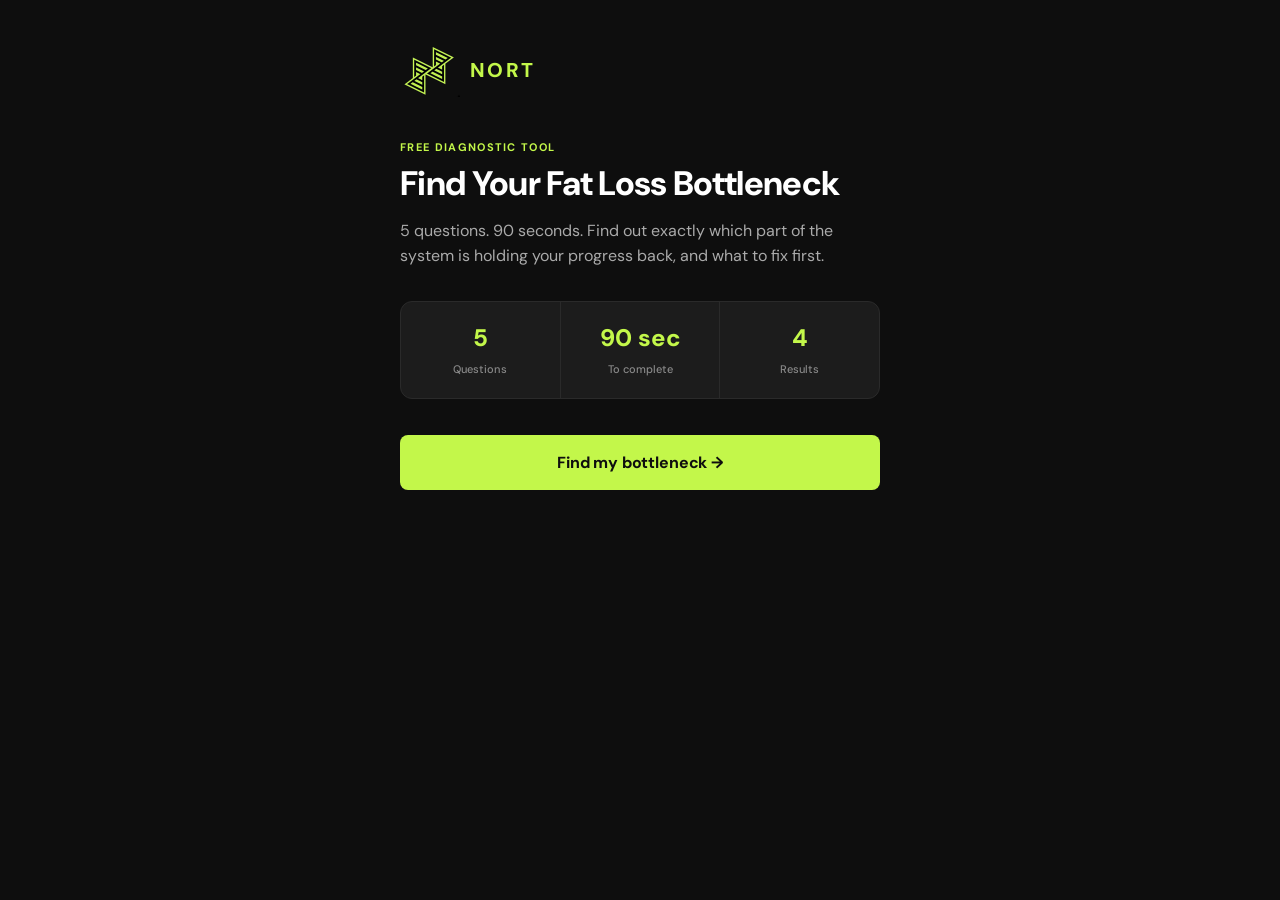
==== index.html @ d4461a14 "Deploy NORT Fat Loss Bottleneck Quiz" ====
<!DOCTYPE html>
<html lang="en">
<head>
    <meta charset="UTF-8">
    <meta name="viewport" content="width=device-width, initial-scale=1.0">
    <title>NORT Fat Loss Bottleneck Quiz</title>
    <link href="https://fonts.googleapis.com/css2?family=DM+Sans:ital,opsz,wght@0,9..40,400;0,9..40,500;0,9..40,600;0,9..40,700;0,9..40,800;1,9..40,400&display=swap" rel="stylesheet">
    <style>
        :root {
            --lime:        #C3F74A;
            --lime-dark:   #A0D030;
            --lime-dim:    rgba(195, 247, 74, 0.10);
            --lime-border: rgba(195, 247, 74, 0.25);
            --bg:          #0E0E0E;
            --surface:     #1C1C1C;
            --border:      #2A2A2A;
            --text:        #FFFFFF;
            --muted:       #888888;
            --red:         #FF4D4D;
            --radius-btn:  8px;
            --radius-card: 12px;
        }

        * {
            box-sizing: border-box;
            margin: 0;
            padding: 0;
        }

        html, body {
            background: var(--bg);
            color: var(--text);
            font-family: 'DM Sans', sans-serif;
            min-height: 100vh;
        }

        body {
            display: flex;
            align-items: flex-start;
            justify-content: center;
            padding: 40px 16px 64px;
        }

        .container {
            max-width: 480px;
            width: 100%;
        }

        /* Brand */
        .brand {
            display: flex;
            align-items: center;
            gap: 10px;
            margin-bottom: 40px;
        }

        .brand-mark {
            width: 60px;
            height: 60px;
            flex-shrink: 0;
        }

        .brand-mark img {
            width: 100%;
            height: 100%;
            object-fit: contain;
        }

        .brand-name {
            font-family: 'DM Sans', sans-serif;
            font-weight: 800;
            font-size: 20px;
            color: var(--lime);
            letter-spacing: 0.12em;
            text-transform: uppercase;
        }

        /* Progress */
        .progress-wrap {
            margin-bottom: 36px;
            display: none;
        }

        .progress-meta {
            display: flex;
            justify-content: space-between;
            align-items: center;
            margin-bottom: 10px;
        }

        .progress-label {
            font-size: 11px;
            font-weight: 700;
            letter-spacing: 0.12em;
            text-transform: uppercase;
            color: var(--muted);
        }

        .progress-pct {
            font-size: 11px;
            font-weight: 700;
            color: var(--lime);
        }

        .progress-bar {
            height: 3px;
            background: var(--border);
            border-radius: 2px;
            overflow: hidden;
        }

        .progress-fill {
            height: 100%;
            background: var(--lime);
            border-radius: 2px;
            transition: width 0.4s cubic-bezier(0.4, 0, 0.2, 1);
            width: 0%;
        }

        /* Screens */
        .screen {
            display: none;
        }

        .screen.active {
            display: block;
            animation: fadeUp 0.3s ease forwards;
        }

        @keyframes fadeUp {
            from {
                opacity: 0;
                transform: translateY(12px);
            }
            to {
                opacity: 1;
                transform: translateY(0);
            }
        }

        /* Eyebrow */
        .eyebrow {
            font-size: 11px;
            font-weight: 700;
            letter-spacing: 0.12em;
            text-transform: uppercase;
            color: var(--lime);
            margin-bottom: 12px;
        }

        /* Intro */
        .intro-title {
            font-family: 'DM Sans', sans-serif;
            font-weight: 800;
            font-size: 34px;
            line-height: 1.05;
            letter-spacing: -0.02em;
            margin-bottom: 16px;
        }

        .intro-sub {
            font-size: 16px;
            color: #AAAAAA;
            line-height: 1.6;
            margin-bottom: 32px;
        }

        .intro-stats {
            display: flex;
            gap: 0;
            margin-bottom: 36px;
            background: var(--surface);
            border: 1.5px solid var(--border);
            border-radius: var(--radius-card);
            overflow: hidden;
        }

        .stat-item {
            flex: 1;
            padding: 20px 16px;
            text-align: center;
            border-right: 1.5px solid var(--border);
        }

        .stat-item:last-child {
            border-right: none;
        }

        .stat-value {
            font-family: 'DM Sans', sans-serif;
            font-weight: 800;
            font-size: 24px;
            color: var(--lime);
            display: block;
            margin-bottom: 4px;
        }

        .stat-label {
            font-size: 11px;
            color: var(--muted);
            font-weight: 500;
        }

        /* Questions */
        .question-text {
            font-family: 'DM Sans', sans-serif;
            font-weight: 700;
            font-size: 21px;
            line-height: 1.3;
            letter-spacing: -0.01em;
            color: var(--text);
            margin-bottom: 24px;
        }

        .options {
            display: flex;
            flex-direction: column;
            gap: 10px;
            margin-bottom: 24px;
        }

        .option {
            background: var(--surface);
            border: 1.5px solid var(--border);
            border-radius: var(--radius-card);
            padding: 16px 18px;
            cursor: pointer;
            transition: border-color 0.15s ease, background 0.15s ease;
            font-family: 'DM Sans', sans-serif;
            font-size: 15px;
            font-weight: 500;
            color: var(--text);
            text-align: left;
            line-height: 1.45;
            width: 100%;
        }

        .option:hover {
            border-color: var(--lime-border);
            background: var(--lime-dim);
        }

        .option.selected {
            border-color: var(--lime);
            background: var(--lime-dim);
        }

        /* Buttons */
        .btn-primary {
            width: 100%;
            background: var(--lime);
            color: #0E0E0E;
            border: none;
            border-radius: var(--radius-btn);
            padding: 17px 24px;
            font-family: 'DM Sans', sans-serif;
            font-size: 16px;
            font-weight: 700;
            cursor: pointer;
            transition: background 0.15s ease, opacity 0.15s ease;
            letter-spacing: -0.01em;
        }

        .btn-primary:hover:not(:disabled) {
            background: var(--lime-dark);
        }

        .btn-primary:disabled {
            opacity: 0.3;
            cursor: not-allowed;
        }

        /* Result */
        .pillar-badge {
            display: inline-block;
            background: var(--lime);
            color: #0E0E0E;
            font-family: 'DM Sans', sans-serif;
            font-size: 11px;
            font-weight: 700;
            letter-spacing: 0.1em;
            text-transform: uppercase;
            padding: 5px 11px;
            border-radius: 4px;
            margin-bottom: 20px;
        }

        .result-headline {
            font-family: 'DM Sans', sans-serif;
            font-weight: 700;
            font-size: 26px;
            line-height: 1.25;
            letter-spacing: -0.01em;
            margin-bottom: 20px;
        }

        .result-body {
            font-size: 15px;
            color: #BBBBBB;
            line-height: 1.7;
            margin-bottom: 24px;
        }

        .verdict-box {
            border-left: 3px solid var(--lime);
            background: var(--surface);
            padding: 16px 18px;
            border-radius: 0 var(--radius-card) var(--radius-card) 0;
            margin-bottom: 28px;
            font-style: italic;
            font-size: 14px;
            color: #999999;
            line-height: 1.65;
        }

        .coaching-block {
            background: var(--surface);
            border: 1.5px solid var(--lime-border);
            border-radius: var(--radius-card);
            padding: 24px;
            margin-bottom: 16px;
        }

        .coaching-heading {
            font-family: 'DM Sans', sans-serif;
            font-weight: 800;
            font-size: 17px;
            color: var(--lime);
            margin-bottom: 10px;
            letter-spacing: -0.02em;
            line-height: 1.2;
        }

        .coaching-body {
            font-size: 14px;
            color: #999999;
            line-height: 1.65;
            margin-bottom: 18px;
        }

        .guarantee {
            font-size: 12px;
            color: var(--muted);
            text-align: center;
            margin-top: 12px;
        }

        .guarantee strong {
            color: var(--text);
            font-weight: 600;
        }

        .retake-link {
            display: block;
            text-align: center;
            margin-top: 20px;
            font-size: 13px;
            color: var(--muted);
            cursor: pointer;
            text-decoration: underline;
            text-underline-offset: 3px;
        }

        .retake-link:hover {
            color: var(--text);
        }

        /* Divider */
        .divider {
            height: 1px;
            background: var(--border);
            margin: 28px 0;
        }

        @media (max-width: 380px) {
            .intro-title {
                font-size: 28px;
            }
            .question-text {
                font-size: 20px;
            }
            .result-headline {
                font-size: 24px;
            }
        }
    </style>
</head>
<body>
    <div class="container">

        <!-- Brand mark -->
        <div class="brand">
            <div class="brand-mark"><img src="[data-uri]" alt="Nort logo"></div>
            <div class="brand-name">Nort</div>
        </div>

        <!-- Progress bar -->
        <div class="progress-wrap" id="progressWrap">
            <div class="progress-meta">
                <span class="progress-label" id="progressLabel">Question 1 of 5</span>
                <span class="progress-pct" id="progressPct">0%</span>
            </div>
            <div class="progress-bar">
                <div class="progress-fill" id="progressFill"></div>
            </div>
        </div>

        <!-- ===== INTRO ===== -->
        <div class="screen active" id="screen-intro">
            <div class="eyebrow">Free Diagnostic Tool</div>
            <h1 class="intro-title">Find Your Fat Loss Bottleneck</h1>
            <p class="intro-sub">5 questions. 90 seconds. Find out exactly which part of the system is holding your progress back, and what to fix first.</p>
            <div class="intro-stats">
                <div class="stat-item">
                    <span class="stat-value">5</span>
                    <span class="stat-label">Questions</span>
                </div>
                <div class="stat-item">
                    <span class="stat-value">90 sec</span>
                    <span class="stat-label">To complete</span>
                </div>
                <div class="stat-item">
                    <span class="stat-value">4</span>
                    <span class="stat-label">Results</span>
                </div>
            </div>
            <button class="btn-primary" onclick="startQuiz()">Find my bottleneck →</button>
        </div>

        <!-- ===== Q1 ===== -->
        <div class="screen" id="screen-q1">
            <div class="eyebrow">Question 1 of 5</div>
            <h2 class="question-text">When you've tried to lose weight before, what usually derailed you?</h2>
            <div class="options">
                <button class="option" onclick="pick(this, 1, 'N')">I didn't eat the right foods or track my portions</button>
                <button class="option" onclick="pick(this, 1, 'O')">I was inconsistent with exercise or didn't move enough</button>
                <button class="option" onclick="pick(this, 1, 'R')">Stress, poor sleep, or life got in the way</button>
                <button class="option" onclick="pick(this, 1, 'T')">I couldn't stay consistent or hold myself accountable</button>
            </div>
            <button class="btn-primary" id="btn1" onclick="next(1)" disabled>Next →</button>
        </div>

        <!-- ===== Q2 ===== -->
        <div class="screen" id="screen-q2">
            <div class="eyebrow">Question 2 of 5</div>
            <h2 class="question-text">On a typical weeknight, what's most true for you?</h2>
            <div class="options">
                <button class="option" onclick="pick(this, 2, 'N')">I eat well during the day but snack late or blow it on weekends</button>
                <button class="option" onclick="pick(this, 2, 'O')">I sit most of the day and rarely move outside of scheduled workouts</button>
                <button class="option" onclick="pick(this, 2, 'R')">I'm exhausted by 9pm and my sleep is all over the place</button>
                <button class="option" onclick="pick(this, 2, 'T')">I go off-plan and don't even notice until weeks later</button>
            </div>
            <button class="btn-primary" id="btn2" onclick="next(2)" disabled>Next →</button>
        </div>

        <!-- ===== Q3 ===== -->
        <div class="screen" id="screen-q3">
            <div class="eyebrow">Question 3 of 5</div>
            <h2 class="question-text">If a coach looked at your last 30 days, what would they flag first?</h2>
            <div class="options">
                <button class="option" onclick="pick(this, 3, 'N')">Calories too high, protein too low</button>
                <button class="option" onclick="pick(this, 3, 'O')">Not enough movement — steps and exercise both below target</button>
                <button class="option" onclick="pick(this, 3, 'R')">Recovery is broken — poor sleep, high stress, or both</button>
                <button class="option" onclick="pick(this, 3, 'T')">No tracking system — flying completely blind on food and progress</button>
            </div>
            <button class="btn-primary" id="btn3" onclick="next(3)" disabled>Next →</button>
        </div>

        <!-- ===== Q4 ===== -->
        <div class="screen" id="screen-q4">
            <div class="eyebrow">Question 4 of 5</div>
            <h2 class="question-text">What would losing 20 pounds actually change for you?</h2>
            <div class="options">
                <button class="option" onclick="pick(this, 4, 'ENG')">How I feel in the morning and throughout the day</button>
                <button class="option" onclick="pick(this, 4, 'ENG')">My confidence at work and in social situations</button>
                <button class="option" onclick="pick(this, 4, 'ENG')">My energy levels and daily performance</button>
                <button class="option" onclick="pick(this, 4, 'ENG')">My relationship with food and my own body</button>
            </div>
            <button class="btn-primary" id="btn4" onclick="next(4)" disabled>Next →</button>
        </div>

        <!-- ===== Q5 ===== -->
        <div class="screen" id="screen-q5">
            <div class="eyebrow">Question 5 of 5</div>
            <h2 class="question-text">How long have you been trying to lose the same weight?</h2>
            <div class="options">
                <button class="option" onclick="pick(this, 5, 'T0')">Less than 3 months</button>
                <button class="option" onclick="pick(this, 5, 'T1')">3 to 12 months</button>
                <button class="option" onclick="pick(this, 5, 'T2')">1 to 3 years</button>
                <button class="option" onclick="pick(this, 5, 'T3')">More than 3 years</button>
            </div>
            <button class="btn-primary" id="btn5" onclick="showResult()" disabled>See my result →</button>
        </div>

        <!-- ===== RESULT: N — Nutrition ===== -->
        <div class="screen" id="result-N">
            <div class="eyebrow">Your Fat Loss Bottleneck</div>
            <div class="pillar-badge">Nutrition</div>
            <h2 class="result-headline">You're not lazy. Your numbers are just wrong.</h2>
            <p class="result-body">The data is clear. Most people eating "clean" are still in a calorie surplus without knowing it. The fix isn't another diet. It's knowing your exact daily calorie target and hitting it 80% of the time. One number. That's the whole game.</p>
            <div class="verdict-box">"Willpower isn't the problem here. The system is. Get the number right and the weight comes off. Every. Single. Time."</div>
            <div class="divider"></div>
            <div class="coaching-block">
                <div class="coaching-heading">Want Allan to run your numbers personally?</div>
                <div class="coaching-body">In a free 20-minute call, Allan will calculate your exact calorie target, protein goal, and daily step count — then tell you specifically what to fix first. No pitch. Just your numbers.</div>
                <a href="YOUR_BOOKING_LINK" target="_blank" style="text-decoration:none;">
                    <button class="btn-primary">Book a free call with Allan →</button>
                </a>
            </div>
            <p class="guarantee">Lose 20 lbs in 3 months. <strong>Or you don't pay.</strong></p>
            <span class="retake-link" onclick="resetQuiz()">Retake the quiz</span>
        </div>

        <!-- ===== RESULT: O — Output ===== -->
        <div class="screen" id="result-O">
            <div class="eyebrow">Your Fat Loss Bottleneck</div>
            <div class="pillar-badge">Output</div>
            <h2 class="result-headline">You're working out. But your body isn't moving enough.</h2>
            <p class="result-body">The gym accounts for roughly 5% of your daily calorie burn. Walking accounts for 15%. Most people hammer the 5% and wonder why the scale won't move. The fix isn't more gym sessions. It's understanding where your energy actually goes — and fixing the 23 hours outside the gym.</p>
            <div class="verdict-box">"The gym isn't the problem. The rest of the day is. Fix your daily output and fat loss becomes predictable."</div>
            <div class="divider"></div>
            <div class="coaching-block">
                <div class="coaching-heading">Want Allan to find your exact output target?</div>
                <div class="coaching-body">In a free 20-minute call, Allan will calculate your actual daily calorie burn, your step target, and the minimum training dose to hit your goal. Specific numbers, not generic advice.</div>
                <a href="YOUR_BOOKING_LINK" target="_blank" style="text-decoration:none;">
                    <button class="btn-primary">Book a free call with Allan →</button>
                </a>
            </div>
            <p class="guarantee">Lose 20 lbs in 3 months. <strong>Or you don't pay.</strong></p>
            <span class="retake-link" onclick="resetQuiz()">Retake the quiz</span>
        </div>

        <!-- ===== RESULT: R — Recovery ===== -->
        <div class="screen" id="result-R">
            <div class="eyebrow">Your Fat Loss Bottleneck</div>
            <div class="pillar-badge">Recovery</div>
            <h2 class="result-headline">You're burning muscle, not fat. Here's why.</h2>
            <p class="result-body">Poor sleep doesn't just make you tired. It shifts your body into muscle-burning mode and spikes the hormones that drive fat storage. Every hour under 7 hours of quality sleep costs you measurable progress. The good news: this is a protocol problem, not a willpower problem. It's fixable in 2 weeks.</p>
            <div class="verdict-box">"Most people push harder on their diet when progress stalls. The real fix is usually in the 8 hours before they wake up."</div>
            <div class="divider"></div>
            <div class="coaching-block">
                <div class="coaching-heading">Want Allan to audit your recovery setup?</div>
                <div class="coaching-body">In a free 20-minute call, Allan will look at your sleep, stress, and recovery patterns and give you the 2-3 specific changes that will unlock your fat loss. No guesswork. Just the fixes that actually move the needle.</div>
                <a href="YOUR_BOOKING_LINK" target="_blank" style="text-decoration:none;">
                    <button class="btn-primary">Book a free call with Allan →</button>
                </a>
            </div>
            <p class="guarantee">Lose 20 lbs in 3 months. <strong>Or you don't pay.</strong></p>
            <span class="retake-link" onclick="resetQuiz()">Retake the quiz</span>
        </div>

        <!-- ===== RESULT: T — Tracking ===== -->
        <div class="screen" id="result-T">
            <div class="eyebrow">Your Fat Loss Bottleneck</div>
            <div class="pillar-badge">Tracking</div>
            <h2 class="result-headline">You're not failing. You're flying blind.</h2>
            <p class="result-body">The research is unambiguous. People who track consistently lose 2-3x more weight than people who don't. Not because tracking is magic. Because you can't fix what you can't see. Right now you're making decisions without data. One system changes everything — and it takes 3 minutes a day to run.</p>
            <div class="verdict-box">"You've been trying to navigate without a map. The system isn't hard to build. It just needs to exist."</div>
            <div class="divider"></div>
            <div class="coaching-block">
                <div class="coaching-heading">Want a 90-day tracking system built for you?</div>
                <div class="coaching-body">In a free 20-minute call, Allan will set up your tracking system, establish your baselines, and give you the exact daily check-in process his clients use to lose 20 lbs in 90 days. You leave with a system, not just advice.</div>
                <a href="YOUR_BOOKING_LINK" target="_blank" style="text-decoration:none;">
                    <button class="btn-primary">Book a free call with Allan →</button>
                </a>
            </div>
            <p class="guarantee">Lose 20 lbs in 3 months. <strong>Or you don't pay.</strong></p>
            <span class="retake-link" onclick="resetQuiz()">Retake the quiz</span>
        </div>

    </div>

    <script>
        // ── State ──────────────────────────────────────────────
        let scores  = { N: 0, O: 0, R: 0, T: 0 };
        let answers = {};

        // ── Helpers ────────────────────────────────────────────
        function showOnly(id) {
            document.querySelectorAll('.screen').forEach(s => {
                s.classList.remove('active');
            });
            const el = document.getElementById(id);
            if (el) el.classList.add('active');
        }

        function setProgress(current, total) {
            const pct = Math.round(((current - 1) / total) * 100);
            document.getElementById('progressFill').style.width = pct + '%';
            document.getElementById('progressLabel').textContent = 'Question ' + current + ' of ' + total;
            document.getElementById('progressPct').textContent = pct + '%';
        }

        // ── Quiz flow ─────────────────────────────────────────
        function startQuiz() {
            document.getElementById('progressWrap').style.display = 'block';
            setProgress(1, 5);
            showOnly('screen-q1');
        }

        function pick(el, qNum, pillar) {
            // Clear prior selection on this question
            const qEl = document.getElementById('screen-q' + qNum);
            if (qEl) {
                qEl.querySelectorAll('.option').forEach(o => o.classList.remove('selected'));
            }
            el.classList.add('selected');
            answers[qNum] = pillar;

            // Enable next button
            const btn = document.getElementById('btn' + qNum);
            if (btn) btn.removeAttribute('disabled');
        }

        function next(fromQ) {
            // Score Q1, Q2, Q3 (Q4 = engagement only, Q5 handled in showResult)
            if (fromQ <= 3) {
                const p = answers[fromQ];
                if (p && p !== 'ENG') {
                    scores[p]++;
                }
            }

            const nextQ = fromQ + 1;
            setProgress(nextQ, 5);
            showOnly('screen-q' + nextQ);
        }

        function showResult() {
            // Apply Q5 modifier
            const q5 = answers[5];
            if (q5 === 'T1') scores.T += 1;
            if (q5 === 'T2') scores.T += 1;
            if (q5 === 'T3') scores.T += 2;

            // Find winner
            // Tie-break priority: T > N > O > R (T is the most common root cause)
            const priority = ['T', 'N', 'O', 'R'];
            let winner = 'T';
            let max = -1;

            for (const p of priority) {
                if (scores[p] > max) {
                    max = scores[p];
                    winner = p;
                }
            }

            // Hide progress bar on result
            document.getElementById('progressWrap').style.display = 'none';
            showOnly('result-' + winner);
        }

        function resetQuiz() {
            scores  = { N: 0, O: 0, R: 0, T: 0 };
            answers = {};
            // Clear all selected states
            document.querySelectorAll('.option').forEach(o => o.classList.remove('selected'));
            // Disable all next buttons
            ['btn1','btn2','btn3','btn4','btn5'].forEach(id => {
                const el = document.getElementById(id);
                if (el) el.setAttribute('disabled', true);
            });
            document.getElementById('progressWrap').style.display = 'none';
            showOnly('screen-intro');
        }
    </script>
</body>
</html>
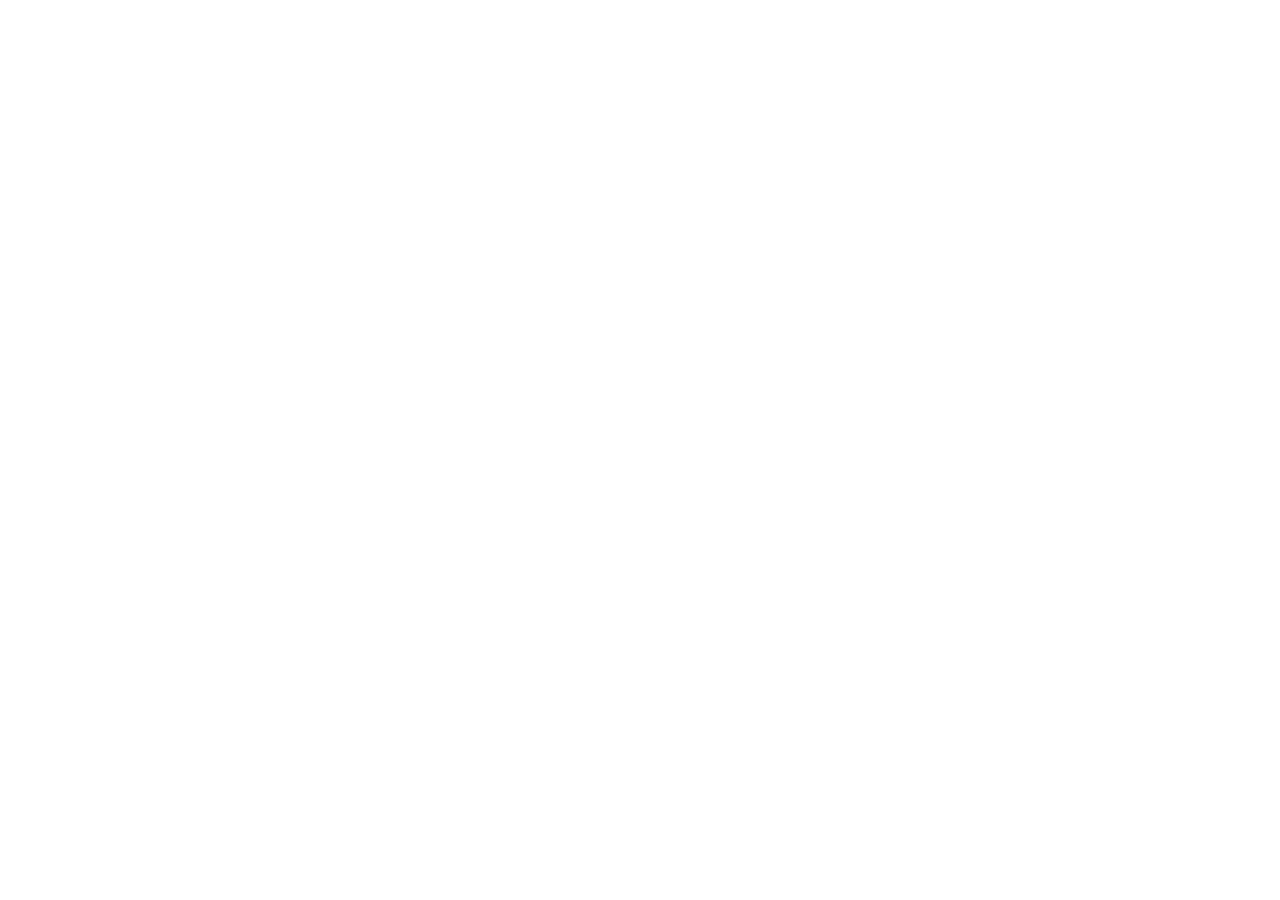
==== commit 49ec5618: "Deploy Eating Hacks Reset app" ====
--- a/index.html
+++ b/index.html
@@ -1,669 +1,18 @@
-<!DOCTYPE html>
+<!doctype html>
 <html lang="en">
-<head>
-    <meta charset="UTF-8">
-    <meta name="viewport" content="width=device-width, initial-scale=1.0">
-    <title>NORT Fat Loss Bottleneck Quiz</title>
-    <link href="https://fonts.googleapis.com/css2?family=DM+Sans:ital,opsz,wght@0,9..40,400;0,9..40,500;0,9..40,600;0,9..40,700;0,9..40,800;1,9..40,400&display=swap" rel="stylesheet">
-    <style>
-        :root {
-            --lime:        #C3F74A;
-            --lime-dark:   #A0D030;
-            --lime-dim:    rgba(195, 247, 74, 0.10);
-            --lime-border: rgba(195, 247, 74, 0.25);
-            --bg:          #0E0E0E;
-            --surface:     #1C1C1C;
-            --border:      #2A2A2A;
-            --text:        #FFFFFF;
-            --muted:       #888888;
-            --red:         #FF4D4D;
-            --radius-btn:  8px;
-            --radius-card: 12px;
-        }
-
-        * {
-            box-sizing: border-box;
-            margin: 0;
-            padding: 0;
-        }
-
-        html, body {
-            background: var(--bg);
-            color: var(--text);
-            font-family: 'DM Sans', sans-serif;
-            min-height: 100vh;
-        }
-
-        body {
-            display: flex;
-            align-items: flex-start;
-            justify-content: center;
-            padding: 40px 16px 64px;
-        }
-
-        .container {
-            max-width: 480px;
-            width: 100%;
-        }
-
-        /* Brand */
-        .brand {
-            display: flex;
-            align-items: center;
-            gap: 10px;
-            margin-bottom: 40px;
-        }
-
-        .brand-mark {
-            width: 60px;
-            height: 60px;
-            flex-shrink: 0;
-        }
-
-        .brand-mark img {
-            width: 100%;
-            height: 100%;
-            object-fit: contain;
-        }
-
-        .brand-name {
-            font-family: 'DM Sans', sans-serif;
-            font-weight: 800;
-            font-size: 20px;
-            color: var(--lime);
-            letter-spacing: 0.12em;
-            text-transform: uppercase;
-        }
-
-        /* Progress */
-        .progress-wrap {
-            margin-bottom: 36px;
-            display: none;
-        }
-
-        .progress-meta {
-            display: flex;
-            justify-content: space-between;
-            align-items: center;
-            margin-bottom: 10px;
-        }
-
-        .progress-label {
-            font-size: 11px;
-            font-weight: 700;
-            letter-spacing: 0.12em;
-            text-transform: uppercase;
-            color: var(--muted);
-        }
-
-        .progress-pct {
-            font-size: 11px;
-            font-weight: 700;
-            color: var(--lime);
-        }
-
-        .progress-bar {
-            height: 3px;
-            background: var(--border);
-            border-radius: 2px;
-            overflow: hidden;
-        }
-
-        .progress-fill {
-            height: 100%;
-            background: var(--lime);
-            border-radius: 2px;
-            transition: width 0.4s cubic-bezier(0.4, 0, 0.2, 1);
-            width: 0%;
-        }
-
-        /* Screens */
-        .screen {
-            display: none;
-        }
-
-        .screen.active {
-            display: block;
-            animation: fadeUp 0.3s ease forwards;
-        }
-
-        @keyframes fadeUp {
-            from {
-                opacity: 0;
-                transform: translateY(12px);
-            }
-            to {
-                opacity: 1;
-                transform: translateY(0);
-            }
-        }
-
-        /* Eyebrow */
-        .eyebrow {
-            font-size: 11px;
-            font-weight: 700;
-            letter-spacing: 0.12em;
-            text-transform: uppercase;
-            color: var(--lime);
-            margin-bottom: 12px;
-        }
-
-        /* Intro */
-        .intro-title {
-            font-family: 'DM Sans', sans-serif;
-            font-weight: 800;
-            font-size: 34px;
-            line-height: 1.05;
-            letter-spacing: -0.02em;
-            margin-bottom: 16px;
-        }
-
-        .intro-sub {
-            font-size: 16px;
-            color: #AAAAAA;
-            line-height: 1.6;
-            margin-bottom: 32px;
-        }
-
-        .intro-stats {
-            display: flex;
-            gap: 0;
-            margin-bottom: 36px;
-            background: var(--surface);
-            border: 1.5px solid var(--border);
-            border-radius: var(--radius-card);
-            overflow: hidden;
-        }
-
-        .stat-item {
-            flex: 1;
-            padding: 20px 16px;
-            text-align: center;
-            border-right: 1.5px solid var(--border);
-        }
-
-        .stat-item:last-child {
-            border-right: none;
-        }
-
-        .stat-value {
-            font-family: 'DM Sans', sans-serif;
-            font-weight: 800;
-            font-size: 24px;
-            color: var(--lime);
-            display: block;
-            margin-bottom: 4px;
-        }
-
-        .stat-label {
-            font-size: 11px;
-            color: var(--muted);
-            font-weight: 500;
-        }
-
-        /* Questions */
-        .question-text {
-            font-family: 'DM Sans', sans-serif;
-            font-weight: 700;
-            font-size: 21px;
-            line-height: 1.3;
-            letter-spacing: -0.01em;
-            color: var(--text);
-            margin-bottom: 24px;
-        }
-
-        .options {
-            display: flex;
-            flex-direction: column;
-            gap: 10px;
-            margin-bottom: 24px;
-        }
-
-        .option {
-            background: var(--surface);
-            border: 1.5px solid var(--border);
-            border-radius: var(--radius-card);
-            padding: 16px 18px;
-            cursor: pointer;
-            transition: border-color 0.15s ease, background 0.15s ease;
-            font-family: 'DM Sans', sans-serif;
-            font-size: 15px;
-            font-weight: 500;
-            color: var(--text);
-            text-align: left;
-            line-height: 1.45;
-            width: 100%;
-        }
-
-        .option:hover {
-            border-color: var(--lime-border);
-            background: var(--lime-dim);
-        }
-
-        .option.selected {
-            border-color: var(--lime);
-            background: var(--lime-dim);
-        }
-
-        /* Buttons */
-        .btn-primary {
-            width: 100%;
-            background: var(--lime);
-            color: #0E0E0E;
-            border: none;
-            border-radius: var(--radius-btn);
-            padding: 17px 24px;
-            font-family: 'DM Sans', sans-serif;
-            font-size: 16px;
-            font-weight: 700;
-            cursor: pointer;
-            transition: background 0.15s ease, opacity 0.15s ease;
-            letter-spacing: -0.01em;
-        }
-
-        .btn-primary:hover:not(:disabled) {
-            background: var(--lime-dark);
-        }
-
-        .btn-primary:disabled {
-            opacity: 0.3;
-            cursor: not-allowed;
-        }
-
-        /* Result */
-        .pillar-badge {
-            display: inline-block;
-            background: var(--lime);
-            color: #0E0E0E;
-            font-family: 'DM Sans', sans-serif;
-            font-size: 11px;
-            font-weight: 700;
-            letter-spacing: 0.1em;
-            text-transform: uppercase;
-            padding: 5px 11px;
-            border-radius: 4px;
-            margin-bottom: 20px;
-        }
-
-        .result-headline {
-            font-family: 'DM Sans', sans-serif;
-            font-weight: 700;
-            font-size: 26px;
-            line-height: 1.25;
-            letter-spacing: -0.01em;
-            margin-bottom: 20px;
-        }
-
-        .result-body {
-            font-size: 15px;
-            color: #BBBBBB;
-            line-height: 1.7;
-            margin-bottom: 24px;
-        }
-
-        .verdict-box {
-            border-left: 3px solid var(--lime);
-            background: var(--surface);
-            padding: 16px 18px;
-            border-radius: 0 var(--radius-card) var(--radius-card) 0;
-            margin-bottom: 28px;
-            font-style: italic;
-            font-size: 14px;
-            color: #999999;
-            line-height: 1.65;
-        }
-
-        .coaching-block {
-            background: var(--surface);
-            border: 1.5px solid var(--lime-border);
-            border-radius: var(--radius-card);
-            padding: 24px;
-            margin-bottom: 16px;
-        }
-
-        .coaching-heading {
-            font-family: 'DM Sans', sans-serif;
-            font-weight: 800;
-            font-size: 17px;
-            color: var(--lime);
-            margin-bottom: 10px;
-            letter-spacing: -0.02em;
-            line-height: 1.2;
-        }
-
-        .coaching-body {
-            font-size: 14px;
-            color: #999999;
-            line-height: 1.65;
-            margin-bottom: 18px;
-        }
-
-        .guarantee {
-            font-size: 12px;
-            color: var(--muted);
-            text-align: center;
-            margin-top: 12px;
-        }
-
-        .guarantee strong {
-            color: var(--text);
-            font-weight: 600;
-        }
-
-        .retake-link {
-            display: block;
-            text-align: center;
-            margin-top: 20px;
-            font-size: 13px;
-            color: var(--muted);
-            cursor: pointer;
-            text-decoration: underline;
-            text-underline-offset: 3px;
-        }
-
-        .retake-link:hover {
-            color: var(--text);
-        }
-
-        /* Divider */
-        .divider {
-            height: 1px;
-            background: var(--border);
-            margin: 28px 0;
-        }
-
-        @media (max-width: 380px) {
-            .intro-title {
-                font-size: 28px;
-            }
-            .question-text {
-                font-size: 20px;
-            }
-            .result-headline {
-                font-size: 24px;
-            }
-        }
-    </style>
-</head>
-<body>
-    <div class="container">
-
-        <!-- Brand mark -->
-        <div class="brand">
-            <div class="brand-mark"><img src="[data-uri]" alt="Nort logo"></div>
-            <div class="brand-name">Nort</div>
-        </div>
-
-        <!-- Progress bar -->
-        <div class="progress-wrap" id="progressWrap">
-            <div class="progress-meta">
-                <span class="progress-label" id="progressLabel">Question 1 of 5</span>
-                <span class="progress-pct" id="progressPct">0%</span>
-            </div>
-            <div class="progress-bar">
-                <div class="progress-fill" id="progressFill"></div>
-            </div>
-        </div>
-
-        <!-- ===== INTRO ===== -->
-        <div class="screen active" id="screen-intro">
-            <div class="eyebrow">Free Diagnostic Tool</div>
-            <h1 class="intro-title">Find Your Fat Loss Bottleneck</h1>
-            <p class="intro-sub">5 questions. 90 seconds. Find out exactly which part of the system is holding your progress back, and what to fix first.</p>
-            <div class="intro-stats">
-                <div class="stat-item">
-                    <span class="stat-value">5</span>
-                    <span class="stat-label">Questions</span>
-                </div>
-                <div class="stat-item">
-                    <span class="stat-value">90 sec</span>
-                    <span class="stat-label">To complete</span>
-                </div>
-                <div class="stat-item">
-                    <span class="stat-value">4</span>
-                    <span class="stat-label">Results</span>
-                </div>
-            </div>
-            <button class="btn-primary" onclick="startQuiz()">Find my bottleneck →</button>
-        </div>
-
-        <!-- ===== Q1 ===== -->
-        <div class="screen" id="screen-q1">
-            <div class="eyebrow">Question 1 of 5</div>
-            <h2 class="question-text">When you've tried to lose weight before, what usually derailed you?</h2>
-            <div class="options">
-                <button class="option" onclick="pick(this, 1, 'N')">I didn't eat the right foods or track my portions</button>
-                <button class="option" onclick="pick(this, 1, 'O')">I was inconsistent with exercise or didn't move enough</button>
-                <button class="option" onclick="pick(this, 1, 'R')">Stress, poor sleep, or life got in the way</button>
-                <button class="option" onclick="pick(this, 1, 'T')">I couldn't stay consistent or hold myself accountable</button>
-            </div>
-            <button class="btn-primary" id="btn1" onclick="next(1)" disabled>Next →</button>
-        </div>
-
-        <!-- ===== Q2 ===== -->
-        <div class="screen" id="screen-q2">
-            <div class="eyebrow">Question 2 of 5</div>
-            <h2 class="question-text">On a typical weeknight, what's most true for you?</h2>
-            <div class="options">
-                <button class="option" onclick="pick(this, 2, 'N')">I eat well during the day but snack late or blow it on weekends</button>
-                <button class="option" onclick="pick(this, 2, 'O')">I sit most of the day and rarely move outside of scheduled workouts</button>
-                <button class="option" onclick="pick(this, 2, 'R')">I'm exhausted by 9pm and my sleep is all over the place</button>
-                <button class="option" onclick="pick(this, 2, 'T')">I go off-plan and don't even notice until weeks later</button>
-            </div>
-            <button class="btn-primary" id="btn2" onclick="next(2)" disabled>Next →</button>
-        </div>
-
-        <!-- ===== Q3 ===== -->
-        <div class="screen" id="screen-q3">
-            <div class="eyebrow">Question 3 of 5</div>
-            <h2 class="question-text">If a coach looked at your last 30 days, what would they flag first?</h2>
-            <div class="options">
-                <button class="option" onclick="pick(this, 3, 'N')">Calories too high, protein too low</button>
-                <button class="option" onclick="pick(this, 3, 'O')">Not enough movement — steps and exercise both below target</button>
-                <button class="option" onclick="pick(this, 3, 'R')">Recovery is broken — poor sleep, high stress, or both</button>
-                <button class="option" onclick="pick(this, 3, 'T')">No tracking system — flying completely blind on food and progress</button>
-            </div>
-            <button class="btn-primary" id="btn3" onclick="next(3)" disabled>Next →</button>
-        </div>
-
-        <!-- ===== Q4 ===== -->
-        <div class="screen" id="screen-q4">
-            <div class="eyebrow">Question 4 of 5</div>
-            <h2 class="question-text">What would losing 20 pounds actually change for you?</h2>
-            <div class="options">
-                <button class="option" onclick="pick(this, 4, 'ENG')">How I feel in the morning and throughout the day</button>
-                <button class="option" onclick="pick(this, 4, 'ENG')">My confidence at work and in social situations</button>
-                <button class="option" onclick="pick(this, 4, 'ENG')">My energy levels and daily performance</button>
-                <button class="option" onclick="pick(this, 4, 'ENG')">My relationship with food and my own body</button>
-            </div>
-            <button class="btn-primary" id="btn4" onclick="next(4)" disabled>Next →</button>
-        </div>
-
-        <!-- ===== Q5 ===== -->
-        <div class="screen" id="screen-q5">
-            <div class="eyebrow">Question 5 of 5</div>
-            <h2 class="question-text">How long have you been trying to lose the same weight?</h2>
-            <div class="options">
-                <button class="option" onclick="pick(this, 5, 'T0')">Less than 3 months</button>
-                <button class="option" onclick="pick(this, 5, 'T1')">3 to 12 months</button>
-                <button class="option" onclick="pick(this, 5, 'T2')">1 to 3 years</button>
-                <button class="option" onclick="pick(this, 5, 'T3')">More than 3 years</button>
-            </div>
-            <button class="btn-primary" id="btn5" onclick="showResult()" disabled>See my result →</button>
-        </div>
-
-        <!-- ===== RESULT: N — Nutrition ===== -->
-        <div class="screen" id="result-N">
-            <div class="eyebrow">Your Fat Loss Bottleneck</div>
-            <div class="pillar-badge">Nutrition</div>
-            <h2 class="result-headline">You're not lazy. Your numbers are just wrong.</h2>
-            <p class="result-body">The data is clear. Most people eating "clean" are still in a calorie surplus without knowing it. The fix isn't another diet. It's knowing your exact daily calorie target and hitting it 80% of the time. One number. That's the whole game.</p>
-            <div class="verdict-box">"Willpower isn't the problem here. The system is. Get the number right and the weight comes off. Every. Single. Time."</div>
-            <div class="divider"></div>
-            <div class="coaching-block">
-                <div class="coaching-heading">Want Allan to run your numbers personally?</div>
-                <div class="coaching-body">In a free 20-minute call, Allan will calculate your exact calorie target, protein goal, and daily step count — then tell you specifically what to fix first. No pitch. Just your numbers.</div>
-                <a href="YOUR_BOOKING_LINK" target="_blank" style="text-decoration:none;">
-                    <button class="btn-primary">Book a free call with Allan →</button>
-                </a>
-            </div>
-            <p class="guarantee">Lose 20 lbs in 3 months. <strong>Or you don't pay.</strong></p>
-            <span class="retake-link" onclick="resetQuiz()">Retake the quiz</span>
-        </div>
-
-        <!-- ===== RESULT: O — Output ===== -->
-        <div class="screen" id="result-O">
-            <div class="eyebrow">Your Fat Loss Bottleneck</div>
-            <div class="pillar-badge">Output</div>
-            <h2 class="result-headline">You're working out. But your body isn't moving enough.</h2>
-            <p class="result-body">The gym accounts for roughly 5% of your daily calorie burn. Walking accounts for 15%. Most people hammer the 5% and wonder why the scale won't move. The fix isn't more gym sessions. It's understanding where your energy actually goes — and fixing the 23 hours outside the gym.</p>
-            <div class="verdict-box">"The gym isn't the problem. The rest of the day is. Fix your daily output and fat loss becomes predictable."</div>
-            <div class="divider"></div>
-            <div class="coaching-block">
-                <div class="coaching-heading">Want Allan to find your exact output target?</div>
-                <div class="coaching-body">In a free 20-minute call, Allan will calculate your actual daily calorie burn, your step target, and the minimum training dose to hit your goal. Specific numbers, not generic advice.</div>
-                <a href="YOUR_BOOKING_LINK" target="_blank" style="text-decoration:none;">
-                    <button class="btn-primary">Book a free call with Allan →</button>
-                </a>
-            </div>
-            <p class="guarantee">Lose 20 lbs in 3 months. <strong>Or you don't pay.</strong></p>
-            <span class="retake-link" onclick="resetQuiz()">Retake the quiz</span>
-        </div>
-
-        <!-- ===== RESULT: R — Recovery ===== -->
-        <div class="screen" id="result-R">
-            <div class="eyebrow">Your Fat Loss Bottleneck</div>
-            <div class="pillar-badge">Recovery</div>
-            <h2 class="result-headline">You're burning muscle, not fat. Here's why.</h2>
-            <p class="result-body">Poor sleep doesn't just make you tired. It shifts your body into muscle-burning mode and spikes the hormones that drive fat storage. Every hour under 7 hours of quality sleep costs you measurable progress. The good news: this is a protocol problem, not a willpower problem. It's fixable in 2 weeks.</p>
-            <div class="verdict-box">"Most people push harder on their diet when progress stalls. The real fix is usually in the 8 hours before they wake up."</div>
-            <div class="divider"></div>
-            <div class="coaching-block">
-                <div class="coaching-heading">Want Allan to audit your recovery setup?</div>
-                <div class="coaching-body">In a free 20-minute call, Allan will look at your sleep, stress, and recovery patterns and give you the 2-3 specific changes that will unlock your fat loss. No guesswork. Just the fixes that actually move the needle.</div>
-                <a href="YOUR_BOOKING_LINK" target="_blank" style="text-decoration:none;">
-                    <button class="btn-primary">Book a free call with Allan →</button>
-                </a>
-            </div>
-            <p class="guarantee">Lose 20 lbs in 3 months. <strong>Or you don't pay.</strong></p>
-            <span class="retake-link" onclick="resetQuiz()">Retake the quiz</span>
-        </div>
-
-        <!-- ===== RESULT: T — Tracking ===== -->
-        <div class="screen" id="result-T">
-            <div class="eyebrow">Your Fat Loss Bottleneck</div>
-            <div class="pillar-badge">Tracking</div>
-            <h2 class="result-headline">You're not failing. You're flying blind.</h2>
-            <p class="result-body">The research is unambiguous. People who track consistently lose 2-3x more weight than people who don't. Not because tracking is magic. Because you can't fix what you can't see. Right now you're making decisions without data. One system changes everything — and it takes 3 minutes a day to run.</p>
-            <div class="verdict-box">"You've been trying to navigate without a map. The system isn't hard to build. It just needs to exist."</div>
-            <div class="divider"></div>
-            <div class="coaching-block">
-                <div class="coaching-heading">Want a 90-day tracking system built for you?</div>
-                <div class="coaching-body">In a free 20-minute call, Allan will set up your tracking system, establish your baselines, and give you the exact daily check-in process his clients use to lose 20 lbs in 90 days. You leave with a system, not just advice.</div>
-                <a href="YOUR_BOOKING_LINK" target="_blank" style="text-decoration:none;">
-                    <button class="btn-primary">Book a free call with Allan →</button>
-                </a>
-            </div>
-            <p class="guarantee">Lose 20 lbs in 3 months. <strong>Or you don't pay.</strong></p>
-            <span class="retake-link" onclick="resetQuiz()">Retake the quiz</span>
-        </div>
-
-    </div>
-
-    <script>
-        // ── State ──────────────────────────────────────────────
-        let scores  = { N: 0, O: 0, R: 0, T: 0 };
-        let answers = {};
-
-        // ── Helpers ────────────────────────────────────────────
-        function showOnly(id) {
-            document.querySelectorAll('.screen').forEach(s => {
-                s.classList.remove('active');
-            });
-            const el = document.getElementById(id);
-            if (el) el.classList.add('active');
-        }
-
-        function setProgress(current, total) {
-            const pct = Math.round(((current - 1) / total) * 100);
-            document.getElementById('progressFill').style.width = pct + '%';
-            document.getElementById('progressLabel').textContent = 'Question ' + current + ' of ' + total;
-            document.getElementById('progressPct').textContent = pct + '%';
-        }
-
-        // ── Quiz flow ─────────────────────────────────────────
-        function startQuiz() {
-            document.getElementById('progressWrap').style.display = 'block';
-            setProgress(1, 5);
-            showOnly('screen-q1');
-        }
-
-        function pick(el, qNum, pillar) {
-            // Clear prior selection on this question
-            const qEl = document.getElementById('screen-q' + qNum);
-            if (qEl) {
-                qEl.querySelectorAll('.option').forEach(o => o.classList.remove('selected'));
-            }
-            el.classList.add('selected');
-            answers[qNum] = pillar;
-
-            // Enable next button
-            const btn = document.getElementById('btn' + qNum);
-            if (btn) btn.removeAttribute('disabled');
-        }
-
-        function next(fromQ) {
-            // Score Q1, Q2, Q3 (Q4 = engagement only, Q5 handled in showResult)
-            if (fromQ <= 3) {
-                const p = answers[fromQ];
-                if (p && p !== 'ENG') {
-                    scores[p]++;
-                }
-            }
-
-            const nextQ = fromQ + 1;
-            setProgress(nextQ, 5);
-            showOnly('screen-q' + nextQ);
-        }
-
-        function showResult() {
-            // Apply Q5 modifier
-            const q5 = answers[5];
-            if (q5 === 'T1') scores.T += 1;
-            if (q5 === 'T2') scores.T += 1;
-            if (q5 === 'T3') scores.T += 2;
-
-            // Find winner
-            // Tie-break priority: T > N > O > R (T is the most common root cause)
-            const priority = ['T', 'N', 'O', 'R'];
-            let winner = 'T';
-            let max = -1;
-
-            for (const p of priority) {
-                if (scores[p] > max) {
-                    max = scores[p];
-                    winner = p;
-                }
-            }
-
-            // Hide progress bar on result
-            document.getElementById('progressWrap').style.display = 'none';
-            showOnly('result-' + winner);
-        }
-
-        function resetQuiz() {
-            scores  = { N: 0, O: 0, R: 0, T: 0 };
-            answers = {};
-            // Clear all selected states
-            document.querySelectorAll('.option').forEach(o => o.classList.remove('selected'));
-            // Disable all next buttons
-            ['btn1','btn2','btn3','btn4','btn5'].forEach(id => {
-                const el = document.getElementById(id);
-                if (el) el.setAttribute('disabled', true);
-            });
-            document.getElementById('progressWrap').style.display = 'none';
-            showOnly('screen-intro');
-        }
-    </script>
-</body>
+  <head>
+    <meta charset="UTF-8" />
+    <meta name="viewport" content="width=device-width, initial-scale=1.0" />
+    <meta name="theme-color" content="#0E0E0E" />
+    <title>The 7-Day Eating Hacks Reset | Nort</title>
+    <link rel="icon" href="/nort-quiz/favicon.svg" type="image/svg+xml" />
+    <link rel="preconnect" href="https://fonts.googleapis.com" />
+    <link rel="preconnect" href="https://fonts.gstatic.com" crossorigin />
+    <link href="https://fonts.googleapis.com/css2?family=DM+Sans:opsz,wght@9..40,400;9..40,500;9..40,600;9..40,700;9..40,800&display=swap" rel="stylesheet" />
+    <script type="module" crossorigin src="/nort-quiz/assets/index-BC_-BkpQ.js"></script>
+    <link rel="stylesheet" crossorigin href="/nort-quiz/assets/index-BYB4weoQ.css">
+  </head>
+  <body>
+    <div id="root"></div>
+  </body>
 </html>
